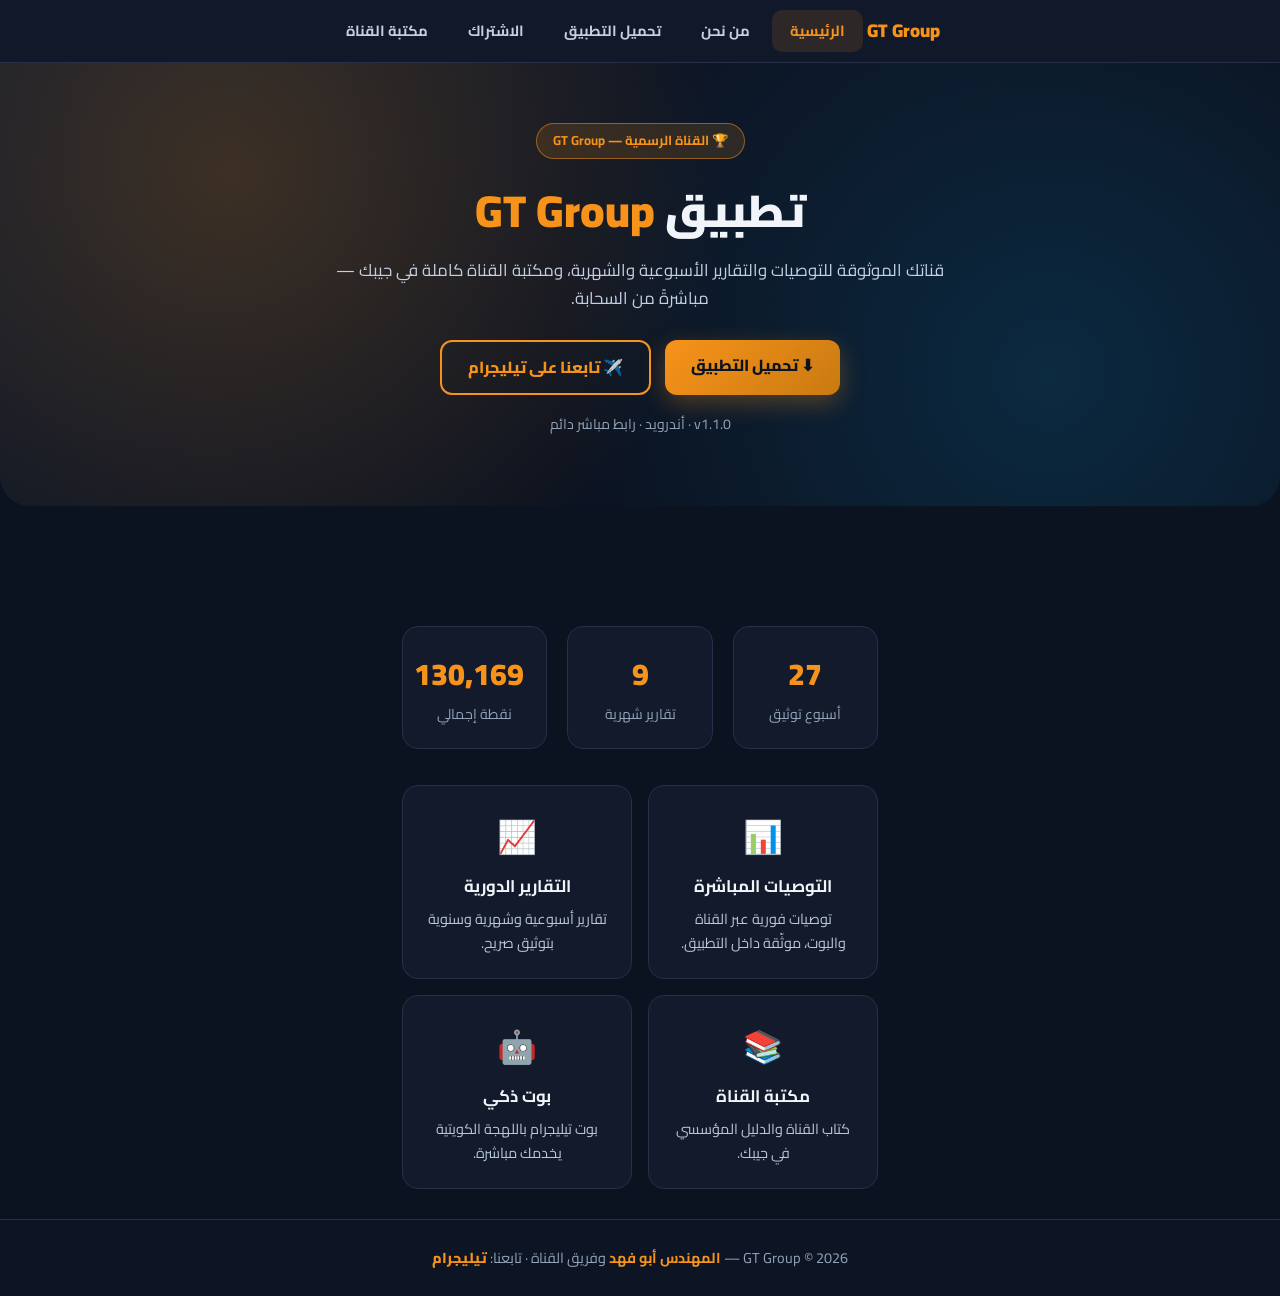
==== index.html @ 41c12041 "feat: convert to multi-page site - landing page" ====
﻿<!DOCTYPE html>
<html lang="ar" dir="rtl">
<head>
<meta charset="UTF-8">
<meta name="viewport" content="width=device-width, initial-scale=1.0">
<title>GT Group — التطبيق الرسمي</title>
<link rel="preconnect" href="https://fonts.googleapis.com">
<link href="https://fonts.googleapis.com/css2?family=Cairo:wght@400;600;700;900&display=swap" rel="stylesheet">
<link rel="stylesheet" href="style.css">
</head>
<body>

<nav>
  <span class="logo">GT Group</span>
  <div class="links">
    <a href="index.html" class="on">الرئيسية</a>
    <a href="about.html">من نحن</a>
    <a href="download.html">تحميل التطبيق</a>
    <a href="subscribe.html">الاشتراك</a>
    <a href="library.html">مكتبة القناة</a>
  </div>
</nav>

<div class="hero">
  <div class="badge">🏆 القناة الرسمية — GT Group</div>
  <h1>تطبيق <span>GT Group</span></h1>
  <p class="sub">قناتك الموثوقة للتوصيات والتقارير الأسبوعية والشهرية، ومكتبة القناة كاملة في جيبك — مباشرةً من السحابة.</p>
  <div class="hero-buttons">
    <a class="btn btn-primary" href="download.html">⬇ تحميل التطبيق</a>
    <a class="btn btn-outline" href="https://t.me/kingofintry" target="_blank">✈️ تابعنا على تيليجرام</a>
  </div>
  <div class="hero-meta">v1.1.0 · أندرويد · رابط مباشر دائم</div>
</div>

<main>
  <div class="stats-row">
    <div class="stat"><div class="n">27</div><div class="l">أسبوع توثيق</div></div>
    <div class="stat"><div class="n">9</div><div class="l">تقارير شهرية</div></div>
    <div class="stat"><div class="n">130,169</div><div class="l">نقطة إجمالي</div></div>
  </div>

  <div class="features">
    <div class="feat">
      <div class="ico">📊</div>
      <h3>التوصيات المباشرة</h3>
      <p>توصيات فورية عبر القناة والبوت، موثّقة داخل التطبيق.</p>
    </div>
    <div class="feat">
      <div class="ico">📈</div>
      <h3>التقارير الدورية</h3>
      <p>تقارير أسبوعية وشهرية وسنوية بتوثيق صريح.</p>
    </div>
    <div class="feat">
      <div class="ico">📚</div>
      <h3>مكتبة القناة</h3>
      <p>كتاب القناة والدليل المؤسسي في جيبك.</p>
    </div>
    <div class="feat">
      <div class="ico">🤖</div>
      <h3>بوت ذكي</h3>
      <p>بوت تيليجرام باللهجة الكويتية يخدمك مباشرة.</p>
    </div>
  </div>
</main>

<footer>GT Group &copy; 2026 — <b>المهندس أبو فهد</b> وفريق القناة · تابعنا: <a href="https://t.me/kingofintry" target="_blank" style="color:var(--primary);font-weight:800">تيليجرام</a></footer>

</body>
</html>
---- style.css ----
:root{
  --bg:#0B1220;
  --surface:#121A2B;
  --surfaceAlt:#1A2438;
  --border:#253049;
  --primary:#F7931A;
  --primaryDark:#C97A12;
  --secondary:#0EA5E9;
  --text:#F1F5F9;
  --muted:#94A3B8;
  --success:#22C55E;
  --danger:#EF4444;
}
*{margin:0;padding:0;box-sizing:border-box}
body{background:var(--bg);color:var(--text);font-family:'Cairo',sans-serif;line-height:1.65;min-height:100vh;display:flex;flex-direction:column}
a{color:inherit;text-decoration:none}

/* NAV */
nav{background:rgba(18,26,43,.95);backdrop-filter:blur(12px);border-bottom:1px solid var(--border);position:sticky;top:0;z-index:50;display:flex;justify-content:center;align-items:center;flex-wrap:wrap;gap:4px;padding:10px 20px}
nav .logo{font-weight:900;font-size:1.15rem;color:var(--primary);margin-inline-start:12px;white-space:nowrap}
nav .links{display:flex;flex-wrap:wrap;gap:4px;justify-content:center}
nav a{color:#c3cfe2;font-weight:700;font-size:.92rem;padding:9px 18px;border-radius:10px;transition:all .15s}
nav a:hover{color:var(--text);background:var(--surfaceAlt)}
nav a.on{color:var(--primary);background:rgba(247,147,26,.12)}

/* MAIN */
main{max-width:980px;margin:0 auto;padding:44px 20px 30px;flex:1}
section{scroll-margin-top:90px}
h1{font-size:clamp(1.9rem,6vw,2.8rem);font-weight:900}
h1 span{color:var(--primary)}
h2{font-size:1.6rem;font-weight:900;margin-bottom:6px}
h2 .g{color:var(--primary)}
.lead{color:var(--muted);margin-bottom:28px}

/* GRID & CARDS */
.grid{display:grid;gap:16px}
.cols{grid-template-columns:repeat(auto-fit,minmax(270px,1fr))}
.card{background:var(--surface);border:1px solid var(--border);border-radius:16px;padding:22px;transition:transform .15s,border-color .15s}
.card:hover{transform:translateY(-3px);border-color:rgba(247,147,26,.45)}
.card h3{color:var(--text);margin-bottom:10px;font-size:1.12rem}
.card h3 .accent{color:var(--secondary)}
.card p{color:#B9C6DB;font-size:.94rem}
.card .ico{width:52px;height:52px;border-radius:14px;display:flex;align-items:center;justify-content:center;font-size:1.5rem;margin-bottom:12px;background:var(--surfaceAlt);border:1px solid var(--border)}

/* BUTTONS */
.btn{display:inline-block;font-weight:800;padding:12px 26px;border-radius:12px;transition:all .15s}
.btn:hover{transform:translateY(-2px)}
.btn-primary{background:linear-gradient(135deg,var(--primary),var(--primaryDark));color:#0B1220;box-shadow:0 8px 24px rgba(247,147,26,.3)}
.btn-secondary{background:var(--secondary);color:#0B1220}
.btn-outline{background:transparent;border:2px solid var(--primary);color:var(--primary)}
.btn-outline:hover{background:rgba(247,147,26,.1)}

/* HERO (index only) */
.hero{background:linear-gradient(140deg,#101a2c 0%,#0B1220 60%);padding:60px 20px 70px;text-align:center;position:relative;overflow:hidden;border-radius:0 0 30px 30px;margin-bottom:40px}
.hero::after{content:"";position:absolute;inset:0;background:radial-gradient(circle at 18% 25%,rgba(247,147,26,.20),transparent 45%),radial-gradient(circle at 82% 70%,rgba(14,165,233,.16),transparent 45%)}
.hero>*{position:relative;z-index:1}
.badge{display:inline-block;background:rgba(247,147,26,.14);border:1px solid rgba(247,147,26,.5);color:var(--primary);padding:6px 16px;border-radius:999px;font-size:.82rem;margin-bottom:16px;font-weight:700}
.hero .sub{color:#c3cfe2;margin-top:8px;max-width:660px;margin-inline:auto;font-size:1.05rem}
.hero-buttons{display:flex;gap:14px;justify-content:center;flex-wrap:wrap;margin-top:28px}
.hero-meta{color:var(--muted);font-size:.88rem;margin-top:18px}

/* STATS ROW */
.stats-row{display:flex;justify-content:center;gap:20px;flex-wrap:wrap;margin-top:36px}
.stat{background:var(--surface);border:1px solid var(--border);border-radius:16px;padding:22px;text-align:center;flex:1;min-width:140px}
.stat .n{font-size:1.9rem;font-weight:900;color:var(--primary)}
.stat .l{color:var(--muted);font-size:.88rem;margin-top:4px}

/* FEATURES ROW (index) */
.features{display:grid;gap:16px;grid-template-columns:repeat(auto-fit,minmax(220px,1fr));margin-top:36px}
.feat{background:var(--surface);border:1px solid var(--border);border-radius:16px;padding:24px;text-align:center}
.feat .ico{font-size:2rem;margin-bottom:10px}
.feat h3{font-size:1.05rem;margin-bottom:6px}
.feat p{color:#B9C6DB;font-size:.9rem}

/* PAGE HEADER */
.page-header{text-align:center;margin-bottom:40px}
.page-header h1{margin-bottom:8px}
.page-header p{color:var(--muted);max-width:600px;margin-inline:auto}

/* ABOUT */
.about-intro{background:var(--surface);border:1px solid var(--border);border-radius:16px;padding:28px;margin-bottom:30px}
.about-intro p{color:#B9C6DB;font-size:1rem;line-height:1.8}
.social-grid{display:grid;gap:16px;grid-template-columns:repeat(auto-fit,minmax(200px,1fr))}
.social-card{background:var(--surface);border:1px solid var(--border);border-radius:16px;padding:20px;text-align:center;transition:all .15s}
.social-card:hover{border-color:rgba(247,147,26,.45);transform:translateY(-3px)}
.social-card .ico{font-size:2.2rem;margin-bottom:8px}
.social-card h3{font-size:1rem;margin-bottom:4px}
.social-card p{color:var(--muted);font-size:.85rem}
.social-card a{color:var(--secondary);font-weight:700;font-size:.9rem}

/* DOWNLOAD */
.dl-panel{background:linear-gradient(140deg,var(--surfaceAlt),var(--surface));border:1px solid rgba(247,147,26,.45);border-radius:20px;padding:36px;text-align:center;position:relative;overflow:hidden}
.dl-panel::after{content:"";position:absolute;inset:0;background:radial-gradient(circle at 50% 0%,rgba(247,147,26,.18),transparent 55%)}
.dl-panel>*{position:relative;z-index:1}
.dl-panel h2{color:var(--text)}
.dl-panel p{color:#C9D5E7;margin:8px 0 24px}
.dl-btn{display:inline-block;background:linear-gradient(135deg,var(--primary),var(--primaryDark));color:#0B1220;font-weight:900;font-size:1.3rem;padding:18px 50px;border-radius:16px;box-shadow:0 14px 40px rgba(247,147,26,.45);transition:all .15s}
.dl-btn:hover{transform:translateY(-3px);filter:brightness(1.08)}
.steps{display:grid;gap:12px;margin-top:28px;text-align:right}
.step{display:flex;gap:14px;align-items:flex-start;background:var(--surface);border:1px solid var(--border);border-radius:14px;padding:14px 16px}
.step .num{background:linear-gradient(135deg,var(--primary),var(--primaryDark));color:#0B1220;width:34px;height:34px;border-radius:10px;display:flex;align-items:center;justify-content:center;font-weight:900;flex-shrink:0}
.step p{color:#B9C6DB}
.step b{color:var(--text)}
.note{background:rgba(245,158,11,.08);border:1px solid rgba(245,158,11,.35);color:#E8D3A8;border-radius:12px;padding:14px;font-size:.9rem;margin-top:18px;text-align:right}

/* PLANS */
.plans{display:grid;gap:16px;grid-template-columns:repeat(auto-fit,minmax(260px,1fr))}
.plan{background:var(--surface);border:1px solid var(--border);border-radius:16px;padding:28px;text-align:center}
.plan.dark{background:var(--surfaceAlt);border-color:rgba(247,147,26,.45)}
.plan h3{font-size:1.2rem;margin-bottom:8px}
.plan .price{font-size:1.6rem;font-weight:900;color:var(--primary);margin:6px 0}
.plan ul{list-style:none;text-align:right;margin-top:14px;display:grid;gap:8px}
.plan li{color:#B9C6DB;font-size:.92rem}
.plan li::before{content:"✓ ";color:var(--primary);font-weight:900}

/* LIBRARY */
.lib-grid{display:grid;gap:16px;grid-template-columns:repeat(auto-fit,minmax(270px,1fr))}
.lib-card{background:var(--surface);border:1px solid var(--border);border-radius:16px;padding:24px;transition:all .15s}
.lib-card:hover{transform:translateY(-3px);border-color:rgba(247,147,26,.45)}
.lib-card .ico{font-size:2.4rem;margin-bottom:10px}
.lib-card h3{margin-bottom:8px}
.lib-card p{color:#B9C6DB;font-size:.92rem;margin-bottom:14px}
.lib-tag{display:inline-block;background:rgba(247,147,26,.12);color:var(--primary);padding:4px 12px;border-radius:999px;font-size:.78rem;font-weight:700}

/* FOOTER */
footer{background:#0d1524;border-top:1px solid var(--border);text-align:center;color:var(--muted);padding:26px;font-size:.9rem}
footer b{color:var(--primary)}

@media(max-width:600px){
  .cols,.features,.social-grid,.lib-grid,.plans{grid-template-columns:1fr}
  .hero{padding:40px 16px 50px}
  .stats-row{gap:12px}
  nav .links{gap:2px}
  nav a{padding:7px 12px;font-size:.85rem}
}
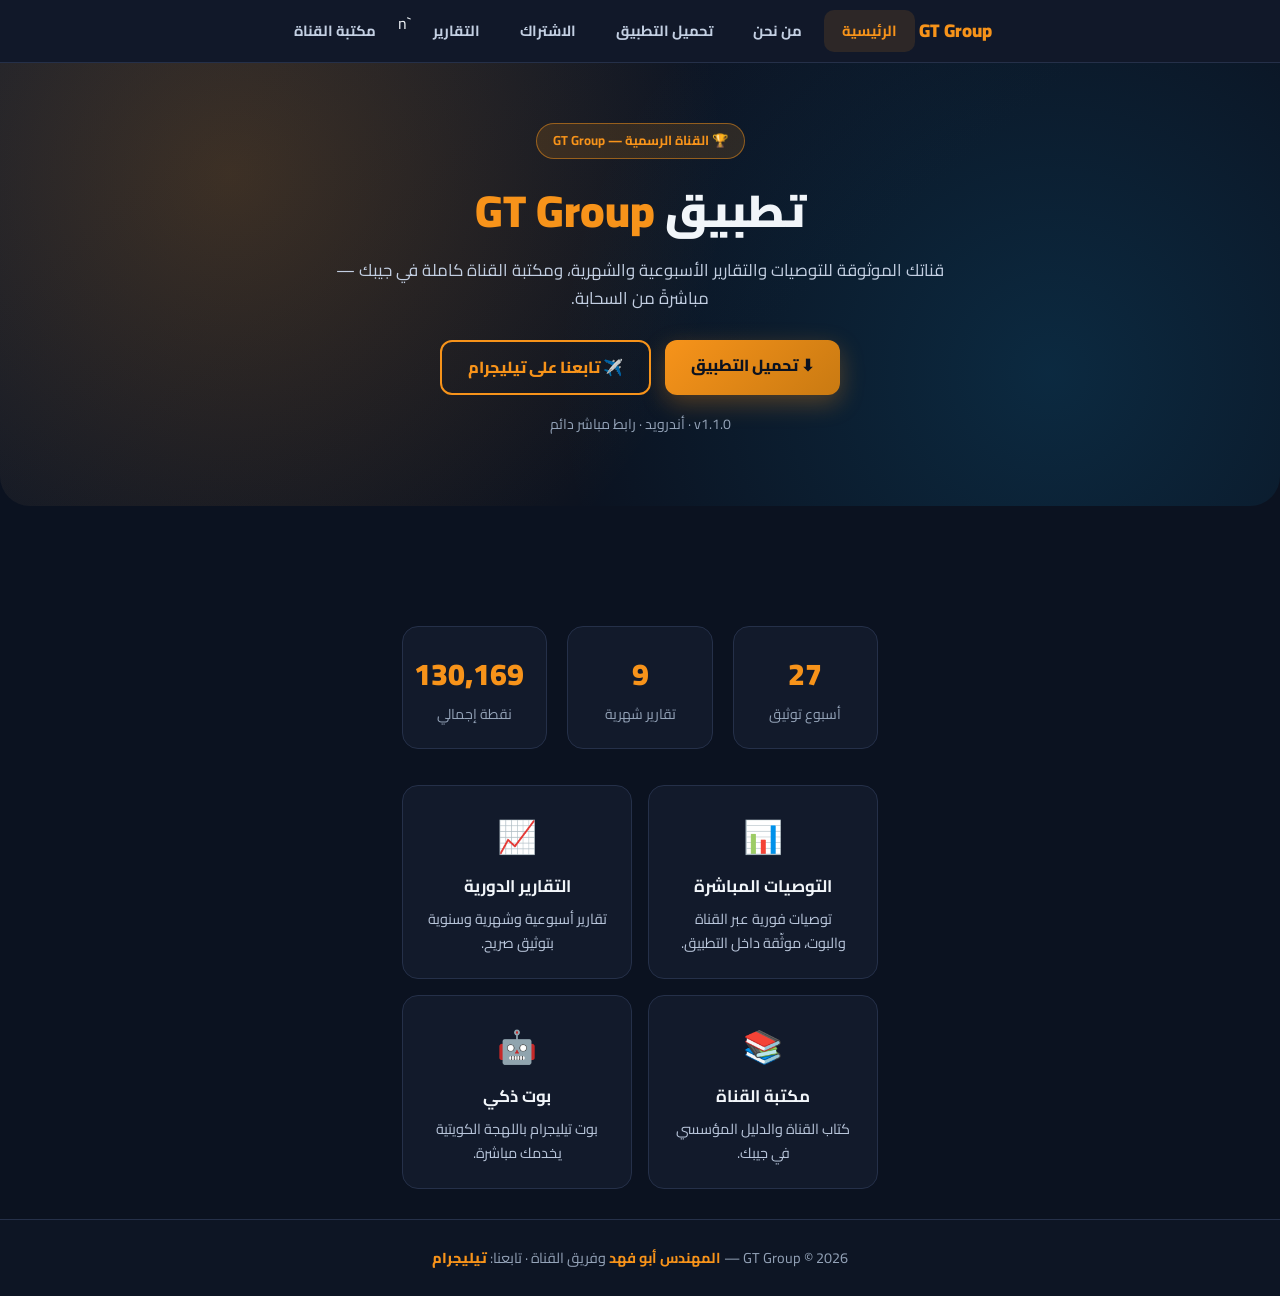
==== commit fda9a950: "feat: add reports page + update nav in all pages" ====
--- a/index.html
+++ b/index.html
@@ -17,7 +17,7 @@
     <a href="about.html">من نحن</a>
     <a href="download.html">تحميل التطبيق</a>
     <a href="subscribe.html">الاشتراك</a>
-    <a href="library.html">مكتبة القناة</a>
+    <a href="reports.html">التقارير</a>`n    <a href="library.html">مكتبة القناة</a>
   </div>
 </nav>
 
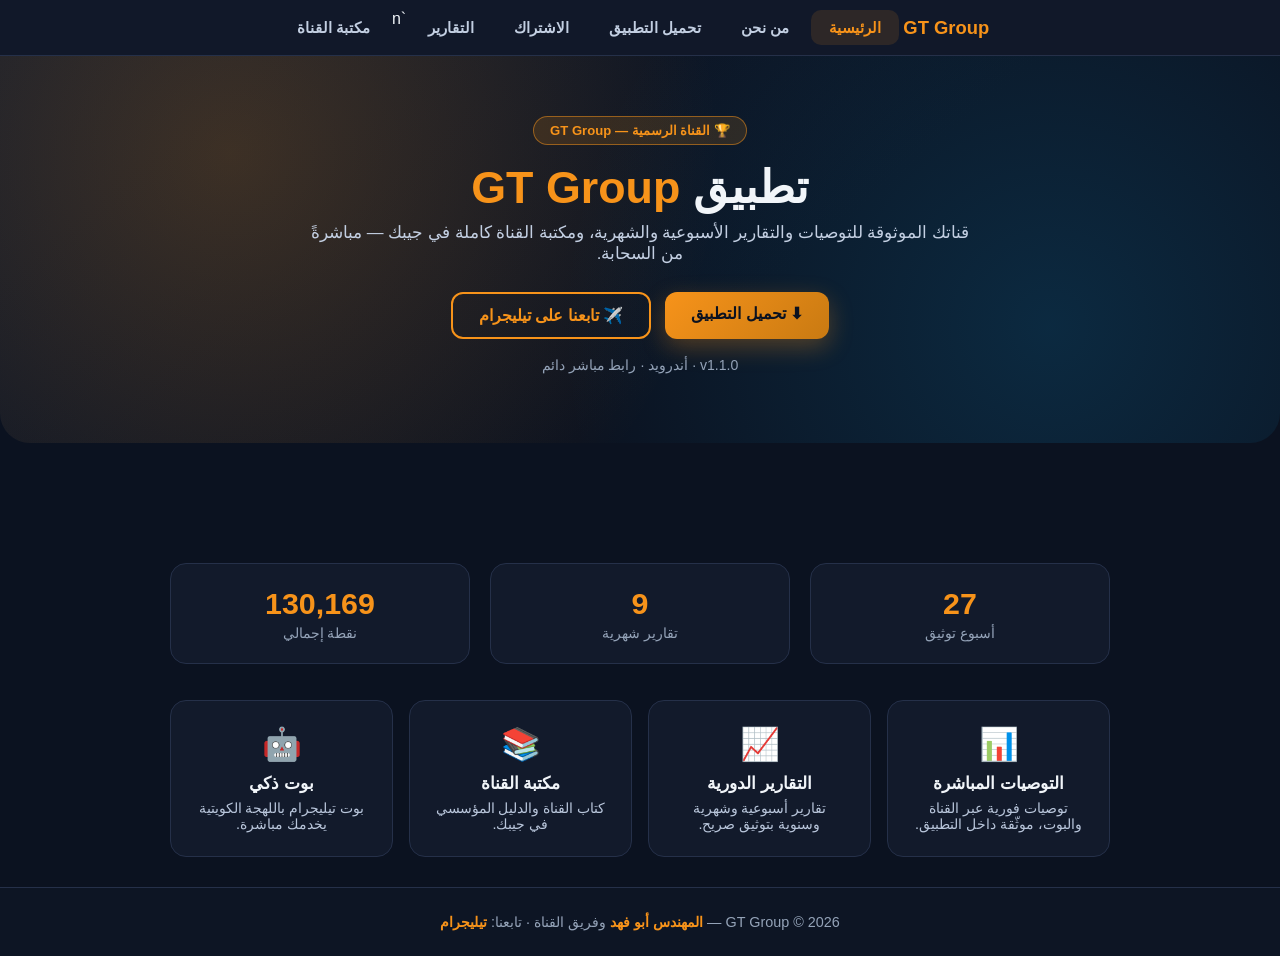
==== commit 1e8a3cba: "perf: remove Google Fonts, use system fonts for instant load" ====
--- a/index.html
+++ b/index.html
@@ -1,10 +1,10 @@
-﻿<!DOCTYPE html>
+<!DOCTYPE html>
 <html lang="ar" dir="rtl">
 <head>
 <meta charset="UTF-8">
 <meta name="viewport" content="width=device-width, initial-scale=1.0">
 <title>GT Group — التطبيق الرسمي</title>
-<link rel="preconnect" href="https://fonts.googleapis.com">
+
 <link href="https://fonts.googleapis.com/css2?family=Cairo:wght@400;600;700;900&display=swap" rel="stylesheet">
 <link rel="stylesheet" href="style.css">
 </head>
--- a/style.css
+++ b/style.css
@@ -12,7 +12,7 @@
   --danger:#EF4444;
 }
 *{margin:0;padding:0;box-sizing:border-box}
-body{background:var(--bg);color:var(--text);font-family:'Cairo',sans-serif;line-height:1.65;min-height:100vh;display:flex;flex-direction:column}
+body{background:var(--bg);color:var(--text);font-family: -apple-system, BlinkMacSystemFont, "Segoe UI", Roboto, "Noto Sans Arabic", "Arial", sans-serif;flex-direction:column}
 a{color:inherit;text-decoration:none}
 
 /* NAV */
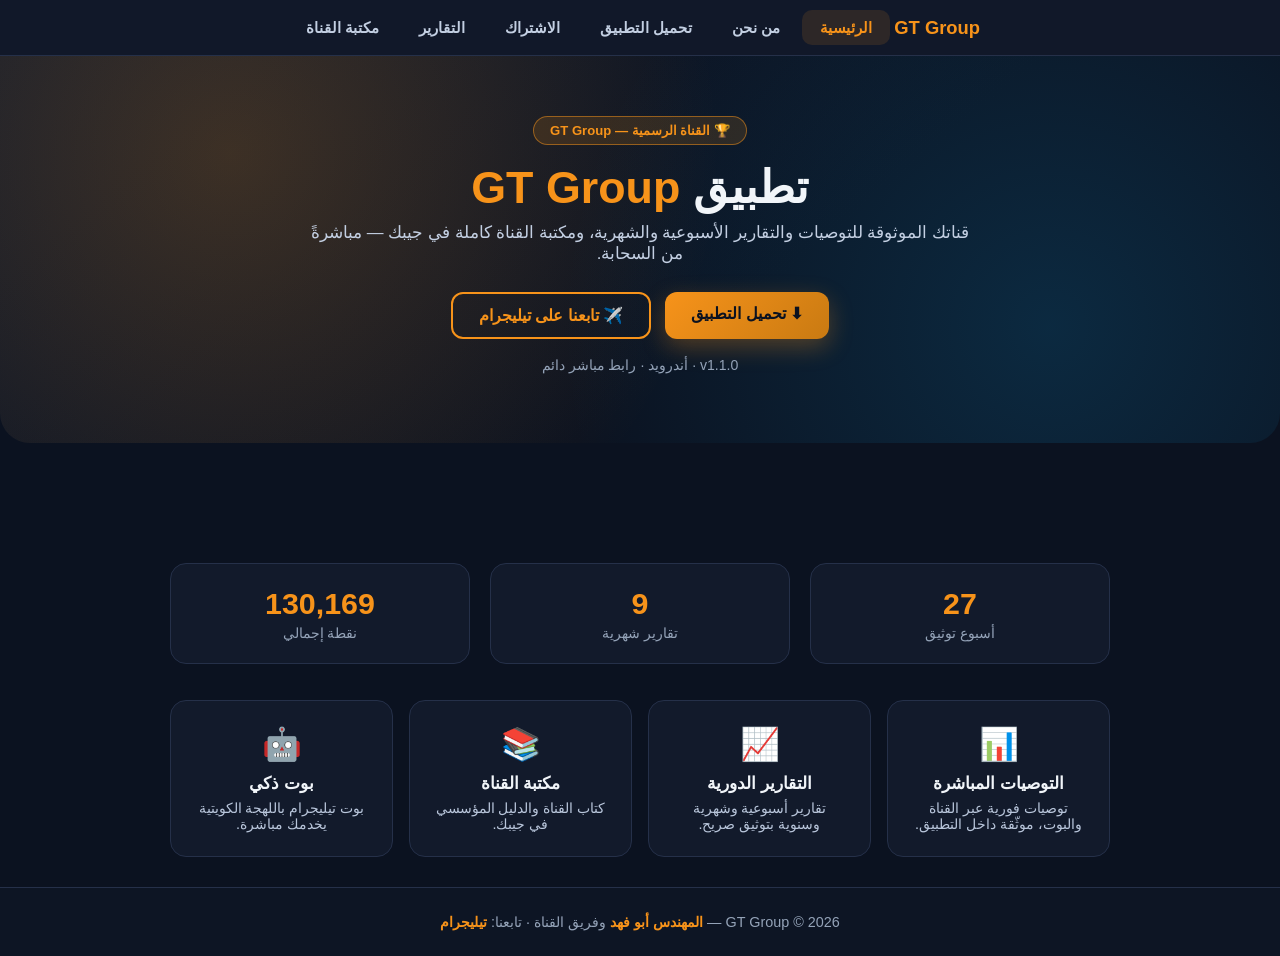
==== commit 72f48fc6: "site: fix stray backtick-n in nav breaking links" ====
--- a/index.html
+++ b/index.html
@@ -4,9 +4,22 @@
 <meta charset="UTF-8">
 <meta name="viewport" content="width=device-width, initial-scale=1.0">
 <title>GT Group — التطبيق الرسمي</title>
+<link rel="stylesheet" href="style.css">
 
-<link href="https://fonts.googleapis.com/css2?family=Cairo:wght@400;600;700;900&display=swap" rel="stylesheet">
-<link rel="stylesheet" href="style.css">
+<link rel="manifest" href="manifest.json">
+<meta name="apple-mobile-web-app-capable" content="yes">
+<meta name="apple-mobile-web-app-status-bar-style" content="black-translucent">
+<meta name="apple-mobile-web-app-title" content="GT Group">
+<meta name="mobile-web-app-capable" content="yes">
+<meta name="theme-color" content="#F7931A">
+<link rel="apple-touch-icon" href="icons/icon-192.png">
+<script>
+if ('serviceWorker' in navigator) {
+  window.addEventListener('load', function() {
+    navigator.serviceWorker.register('service-worker.js');
+  });
+}
+</script>
 </head>
 <body>
 
@@ -17,7 +30,8 @@
     <a href="about.html">من نحن</a>
     <a href="download.html">تحميل التطبيق</a>
     <a href="subscribe.html">الاشتراك</a>
-    <a href="reports.html">التقارير</a>`n    <a href="library.html">مكتبة القناة</a>
+    <a href="reports.html">التقارير</a>
+    <a href="library.html">مكتبة القناة</a>
   </div>
 </nav>
 
